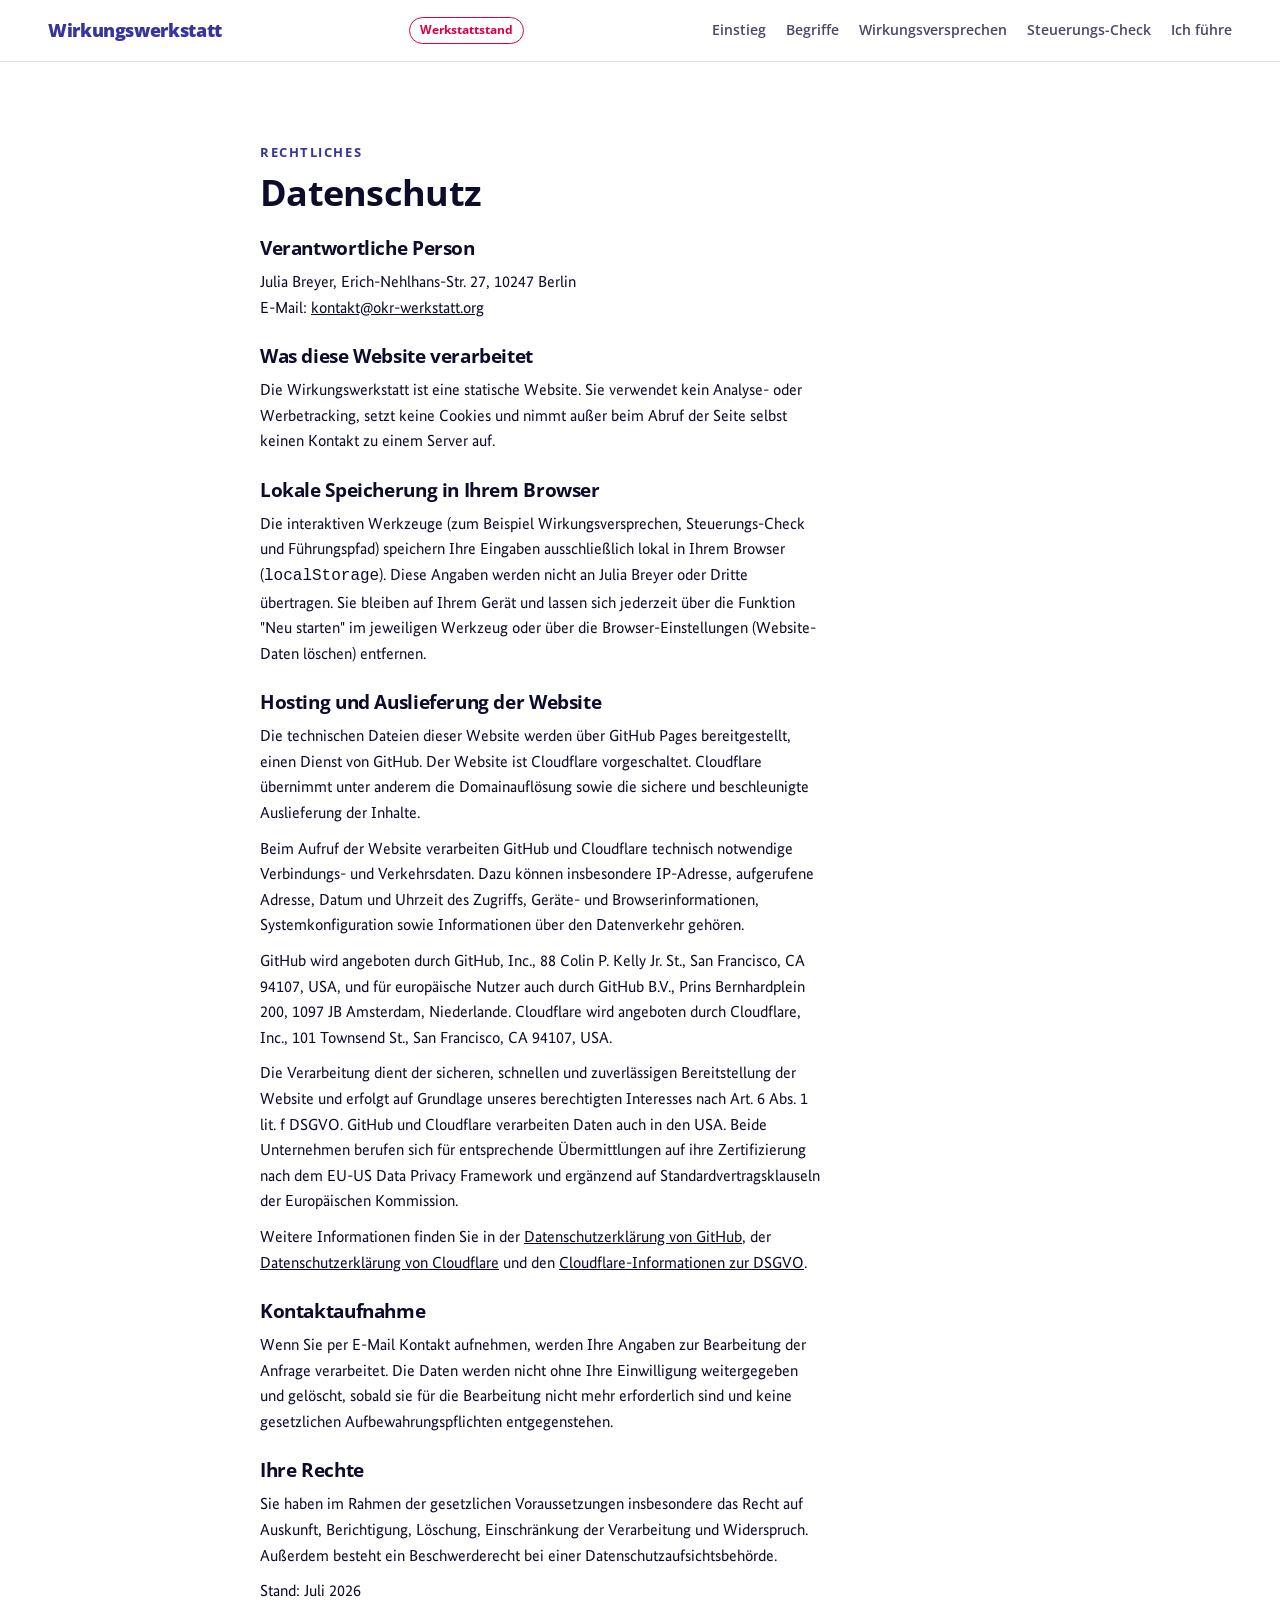
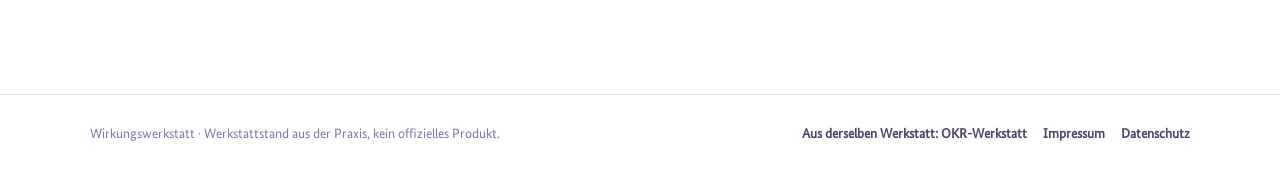
==== datenschutz.html @ 95464119 "Initial Wirkungswerkstatt site" ====
<!DOCTYPE html>
<html lang="de">
<head>
<meta charset="UTF-8">
<meta name="viewport" content="width=device-width, initial-scale=1.0">
<title>Datenschutz | Wirkungswerkstatt</title>
<meta name="description" content="Datenschutzhinweise der Wirkungswerkstatt.">
<link rel="stylesheet" href="shared/style.css">
</head>
<body>

<nav class="top">
  <a class="brand" href="index.html">Wirkungswerkstatt</a>
  <span class="badge">Werkstattstand</span>
  <div class="links">
    <a href="index.html#pfade">Einstieg</a>
    <a href="index.html#leiter">Begriffe</a>
    <a href="wirkungsversprechen.html">Wirkungsversprechen</a>
    <a href="steuerungs-check.html">Steuerungs-Check</a>
    <a href="fuehrungspfad.html">Ich führe</a>
  </div>
</nav>

<main class="page">

<section>
  <div class="wrap-narrow prose">
    <div class="sec-kicker">Rechtliches</div>
    <h2>Datenschutz</h2>

    <h3>Verantwortliche Person</h3>
    <p>Julia Breyer, Erich-Nehlhans-Str. 27, 10247 Berlin<br>
    E-Mail: <a href="mailto:kontakt@okr-werkstatt.org">kontakt@okr-werkstatt.org</a> <!-- PRÜFEN: Kontaktadresse stammt von der OKR-Werkstatt-Domain, ggf. eigene Adresse für die Wirkungswerkstatt ergänzen --></p>

    <h3>Was diese Website verarbeitet</h3>
    <p>Die Wirkungswerkstatt ist eine statische Website. Sie verwendet kein Analyse- oder Werbetracking, setzt keine Cookies und nimmt außer beim Abruf der Seite selbst keinen Kontakt zu einem Server auf.</p>

    <h3>Lokale Speicherung in Ihrem Browser</h3>
    <p>Die interaktiven Werkzeuge (zum Beispiel Wirkungsversprechen, Steuerungs-Check und Führungspfad) speichern Ihre Eingaben ausschließlich lokal in Ihrem Browser (<code>localStorage</code>). Diese Angaben werden nicht an Julia Breyer oder Dritte übertragen. Sie bleiben auf Ihrem Gerät und lassen sich jederzeit über die Funktion "Neu starten" im jeweiligen Werkzeug oder über die Browser-Einstellungen (Website-Daten löschen) entfernen.</p>

    <h3>Hosting und Auslieferung der Website</h3>
    <p>Die technischen Dateien dieser Website werden über GitHub Pages bereitgestellt, einen Dienst von GitHub. Der Website ist Cloudflare vorgeschaltet. Cloudflare übernimmt unter anderem die Domainauflösung sowie die sichere und beschleunigte Auslieferung der Inhalte.</p>
    <p>Beim Aufruf der Website verarbeiten GitHub und Cloudflare technisch notwendige Verbindungs- und Verkehrsdaten. Dazu können insbesondere IP-Adresse, aufgerufene Adresse, Datum und Uhrzeit des Zugriffs, Geräte- und Browserinformationen, Systemkonfiguration sowie Informationen über den Datenverkehr gehören.</p>
    <p>GitHub wird angeboten durch GitHub, Inc., 88 Colin P. Kelly Jr. St., San Francisco, CA 94107, USA, und für europäische Nutzer auch durch GitHub B.V., Prins Bernhardplein 200, 1097 JB Amsterdam, Niederlande. Cloudflare wird angeboten durch Cloudflare, Inc., 101 Townsend St., San Francisco, CA 94107, USA.</p>
    <p>Die Verarbeitung dient der sicheren, schnellen und zuverlässigen Bereitstellung der Website und erfolgt auf Grundlage unseres berechtigten Interesses nach Art. 6 Abs. 1 lit. f DSGVO. GitHub und Cloudflare verarbeiten Daten auch in den USA. Beide Unternehmen berufen sich für entsprechende Übermittlungen auf ihre Zertifizierung nach dem EU-US Data Privacy Framework und ergänzend auf Standardvertragsklauseln der Europäischen Kommission.</p>
    <p>Weitere Informationen finden Sie in der <a href="https://docs.github.com/de/site-policy/privacy-policies/github-general-privacy-statement" target="_blank" rel="noopener">Datenschutzerklärung von GitHub</a>, der <a href="https://www.cloudflare.com/privacypolicy/" target="_blank" rel="noopener">Datenschutzerklärung von Cloudflare</a> und den <a href="https://www.cloudflare.com/trust-hub/gdpr/" target="_blank" rel="noopener">Cloudflare-Informationen zur DSGVO</a>.</p>

    <h3>Kontaktaufnahme</h3>
    <p>Wenn Sie per E-Mail Kontakt aufnehmen, werden Ihre Angaben zur Bearbeitung der Anfrage verarbeitet. Die Daten werden nicht ohne Ihre Einwilligung weitergegeben und gelöscht, sobald sie für die Bearbeitung nicht mehr erforderlich sind und keine gesetzlichen Aufbewahrungspflichten entgegenstehen.</p>

    <h3>Ihre Rechte</h3>
    <p>Sie haben im Rahmen der gesetzlichen Voraussetzungen insbesondere das Recht auf Auskunft, Berichtigung, Löschung, Einschränkung der Verarbeitung und Widerspruch. Außerdem besteht ein Beschwerderecht bei einer Datenschutzaufsichtsbehörde.</p>

    <p>Stand: Juli 2026</p>
  </div>
</section>

</main>

<footer class="site">
  <div class="inner">
    <div>Wirkungswerkstatt · Werkstattstand aus der Praxis, kein offizielles Produkt.</div>
    <div class="flinks">
      <a href="https://www.okr-werkstatt.org" target="_blank" rel="noopener">Aus derselben Werkstatt: OKR-Werkstatt</a>
      <a href="impressum.html">Impressum</a>
      <a href="datenschutz.html">Datenschutz</a>
    </div>
  </div>
</footer>

</body>
</html>
---- shared/style.css ----
/* ============================================================
   Wirkungswerkstatt: gemeinsames Stylesheet (v1.0)
   Design-Familie der OKR-Werkstatt, ohne Chevron-Motiv.

   Seitengerüst für neue Seiten:
   <link rel="stylesheet" href="shared/style.css">
   <nav class="top"> Brand links, Links rechts, Badge </nav>
   <main class="page"> Inhalt in <section> Blöcken </main>
   <footer class="site"> Werkstattstand + Impressum/Datenschutz </footer>
   ============================================================ */

@font-face {
  font-family: 'BundesSans';
  src: url('../assets/fonts/BundesSans-Web-Regular.woff2') format('woff2'),
       url('../assets/fonts/BundesSans-Web-Regular.woff') format('woff');
  font-weight: 400; font-style: normal; font-display: swap;
}
@font-face {
  font-family: 'BundesSans';
  src: url('../assets/fonts/BundesSans-Web-RegularItalic.woff2') format('woff2'),
       url('../assets/fonts/BundesSans-Web-RegularItalic.woff') format('woff');
  font-weight: 400; font-style: italic; font-display: swap;
}
@font-face {
  font-family: 'Open Sans';
  src: url('../assets/fonts/OpenSans-Variable.ttf') format('truetype');
  font-weight: 300 800; font-style: normal; font-display: swap;
}

:root {
  --blau: #36349D; --minze: #4DFFB0; --kirsche: #DB0045;
  --lavendel: #E3E6F2; --weiss: #FFFFFF; --dunkel: #0D0C2B;
  --blau-10: #EEEEF9; --blau-20: #C5C4EA; --blau-40: #8B89CF;
  --blau-60: #5957B4; --kirsche-10: #FCEEE3; --minze-20: #C9FFF0;
  --fg: var(--dunkel); --fg-2: #4A4869; --fg-muted: #7C7AA8;
  --line: rgba(54,52,157,0.15);
  --display: 'Open Sans', system-ui, sans-serif;
  --body: 'BundesSans', 'Open Sans', system-ui, sans-serif;
}

* { margin: 0; padding: 0; box-sizing: border-box; }
html { scroll-behavior: smooth; -webkit-font-smoothing: antialiased; }
body { font-family: var(--body); color: var(--fg); background: var(--weiss); line-height: 1.6; }
::selection { background: var(--minze); color: var(--dunkel); }
h1,h2,h3,h4 { font-family: var(--display); font-weight: 700; letter-spacing: -0.02em; line-height: 1.1; }
a { color: inherit; }

/* ---------- Navigation ---------- */
nav.top { display: flex; align-items: center; justify-content: space-between; gap: 14px; padding: 16px clamp(18px,4vw,48px); border-bottom: 1px solid var(--line); flex-wrap: wrap; background: var(--weiss); }
nav.top .brand { font-family: var(--display); font-weight: 800; font-size: 18px; letter-spacing: -0.02em; color: var(--blau); text-decoration: none; }
nav.top .badge { padding: 3px 10px; border: 1.5px solid var(--kirsche); color: var(--kirsche); border-radius: 999px; font-size: 11.5px; font-weight: 700; font-family: var(--display); white-space: nowrap; }
nav.top .links { display: flex; gap: 20px; font-family: var(--display); font-size: 14px; font-weight: 600; color: var(--fg-2); flex-wrap: wrap; }
nav.top .links a { text-decoration: none; }
nav.top .links a:hover, nav.top .links a.act { color: var(--blau); }

/* ---------- Seitenraster ---------- */
main.page { display: block; }
.wrap { width: min(1100px, 92vw); margin-inline: auto; }
.wrap-narrow { width: min(760px, 92vw); margin-inline: auto; }
section { padding: clamp(44px,6.5vw,80px) clamp(18px,4vw,48px); }
section.tint { background: var(--blau-10); }
.sec-kicker { font-family: var(--display); font-weight: 700; font-size: 13px; letter-spacing: 0.12em; text-transform: uppercase; color: var(--blau); margin-bottom: 10px; }
section h2 { font-size: clamp(25px,3.2vw,36px); margin-bottom: 14px; }
section h3 { font-size: 19px; margin: 26px 0 8px; }
p.lead { color: var(--fg-2); max-width: 64ch; font-size: 17px; }
.prose p { max-width: 70ch; margin: 10px 0; color: var(--fg); font-size: 16px; }
.prose ul, .prose ol { margin: 10px 0 10px 22px; max-width: 68ch; }
.prose li { margin-bottom: 8px; }

/* ---------- Hero (dunkel) ---------- */
header.hero { background: var(--dunkel); color: var(--weiss); padding: clamp(52px,8.5vw,104px) clamp(18px,4vw,48px); }
.hero .kicker { font-family: var(--display); font-weight: 700; font-size: 14px; letter-spacing: 0.12em; text-transform: uppercase; color: var(--minze); margin-bottom: 18px; }
.hero h1 { font-size: clamp(33px,5.2vw,60px); max-width: 18ch; }
.hero h1 .hl { color: var(--minze); }
.hero p.sub { margin-top: 22px; max-width: 56ch; font-size: clamp(16px,2vw,19px); color: var(--blau-20); }
.hero .ctas { margin-top: 34px; display: flex; gap: 14px; flex-wrap: wrap; }

/* ---------- Buttons ---------- */
.btn { font-family: var(--display); font-weight: 700; font-size: 15px; text-decoration: none; padding: 13px 22px; border-radius: 10px; display: inline-block; border: none; cursor: pointer; }
.btn.minze { background: var(--minze); color: var(--dunkel); }
.btn.minze:hover { background: var(--minze-20); }
.btn.blau { background: var(--blau); color: var(--weiss); }
.btn.blau:hover { background: var(--blau-60); }
.btn.ghost-dunkel { border: 1.5px solid var(--blau-60); color: var(--weiss); background: none; }
.btn.ghost-dunkel:hover { border-color: var(--minze); color: var(--minze); }
.btn.ghost { border: 1.5px solid var(--blau-20); color: var(--fg-2); background: none; }
.btn.ghost:hover { border-color: var(--blau); color: var(--blau); }

/* ---------- Karten & Pfade ---------- */
.cards { display: grid; grid-template-columns: repeat(auto-fit, minmax(240px, 1fr)); gap: 16px; margin-top: 30px; }
.pfad { border: 1px solid var(--line); border-radius: 14px; padding: 24px 22px; text-decoration: none; display: flex; flex-direction: column; gap: 10px; transition: border-color .2s, transform .2s; background: var(--weiss); }
a.pfad:hover { border-color: var(--blau); transform: translateY(-2px); }
.pfad .zeit { align-self: flex-start; font-family: var(--display); font-size: 12px; font-weight: 800; padding: 3px 9px; border-radius: 999px; background: var(--minze); color: var(--dunkel); }
.pfad .zeit.folgt { background: var(--lavendel); color: var(--fg-2); }
.pfad h3 { font-size: 18px; margin: 0; }
.pfad p { font-size: 14.5px; color: var(--fg-2); }
.pfad .go { margin-top: auto; font-family: var(--display); font-weight: 800; font-size: 14px; color: var(--blau); }
.pfad.folgt { opacity: 0.75; }
.card { background: var(--weiss); border: 1px solid var(--line); border-radius: 14px; padding: 20px; }

/* ---------- Hinweis- und Realitätscheck-Kästen ---------- */
.hint { background: var(--weiss); border-left: 4px solid var(--minze); border-radius: 0 10px 10px 0; padding: 14px 18px; font-size: 15px; color: var(--fg-2); margin: 18px 0; max-width: 70ch; }
.rcheck { background: var(--kirsche-10); border-left: 4px solid var(--kirsche); border-radius: 0 10px 10px 0; padding: 14px 18px; font-size: 15px; margin: 18px 0; max-width: 70ch; }
.rcheck b, .rcheck .rlabel { color: var(--kirsche); font-family: var(--display); font-size: 12px; letter-spacing: 0.09em; text-transform: uppercase; display: block; margin-bottom: 5px; }

/* ---------- Begriffsleiter ---------- */
.leiter { margin-top: 30px; display: grid; grid-template-columns: 34px 1fr; gap: 0 18px; max-width: 800px; }
.leiter .dim { grid-column: 1; grid-row: 1 / span 2; writing-mode: vertical-rl; transform: rotate(180deg); text-align: center; font-family: var(--display); font-weight: 800; font-size: 12.5px; letter-spacing: 0.14em; text-transform: uppercase; color: var(--blau); border-right: 3px solid var(--blau); padding-right: 6px; margin: 4px 0; }
.leiter .dim.zwei { grid-row: 3 / span 2; color: var(--fg-muted); border-right-color: var(--blau-20); }
.leiter details.sprosse { grid-column: 2; background: var(--weiss); border: 1px solid var(--line); border-radius: 12px; margin: 4px 0; transition: border-color .2s; }
.leiter details.sprosse:hover { border-color: var(--blau); }
.leiter .sprosse summary { padding: 16px 20px; display: flex; align-items: baseline; gap: 16px; flex-wrap: wrap; cursor: pointer; list-style: none; }
.leiter .sprosse summary::-webkit-details-marker { display: none; }
.leiter .sprosse summary b { font-family: var(--display); font-size: 17px; min-width: 220px; }
.leiter .sprosse summary span { color: var(--fg-2); font-size: 15px; }
.leiter .sprosse summary em { margin-left: auto; font-style: normal; font-size: 12.5px; color: var(--fg-muted); font-family: var(--display); font-weight: 700; }
.leiter .sprosse summary::after { content: '+'; font-family: var(--display); font-weight: 800; font-size: 17px; color: var(--blau); line-height: 1; flex-shrink: 0; }
.leiter .sprosse[open] summary::after { content: '\2212'; }
.leiter .sprosse .mehr { padding: 0 20px 16px; font-size: 14.5px; color: var(--fg-2); max-width: 68ch; }
.leiter .sprosse .mehr p { margin: 0 0 10px; }
.leiter .sprosse .mehr .bsp { background: var(--blau-10); border-radius: 8px; padding: 10px 14px; margin-bottom: 0; }
.leiter .sprosse .mehr .bsp b { display: block; font-family: var(--display); font-size: 11.5px; letter-spacing: 0.09em; text-transform: uppercase; color: var(--blau); margin-bottom: 3px; }

/* ---------- Tabellen ---------- */
table.ww { width: 100%; border-collapse: collapse; margin: 14px 0; font-size: 15px; }
table.ww th { font-family: var(--display); font-size: 13px; text-align: left; padding: 10px 12px; border-bottom: 2px solid var(--blau); color: var(--blau); }
table.ww td { padding: 10px 12px; border-bottom: 1px solid var(--line); vertical-align: top; }

/* ---------- Vorher/Nachher ---------- */
.vn { display: grid; grid-template-columns: 1fr 1fr; gap: 18px; margin-top: 26px; }
@media (max-width: 860px) { .vn { grid-template-columns: 1fr; } }
.vn .col { border: 1px solid var(--line); border-radius: 14px; padding: 22px; background: var(--weiss); }
.vn .col.nachher { border-color: var(--blau); box-shadow: 0 14px 34px rgba(13,12,43,0.07); }
.vn .collabel { font-family: var(--display); font-weight: 800; font-size: 12.5px; letter-spacing: 0.1em; text-transform: uppercase; margin-bottom: 12px; }
.vn .vorher .collabel { color: var(--fg-muted); }
.vn .nachher .collabel { color: var(--blau); }
.vn p, .vn li { font-size: 14.5px; color: var(--fg-2); }
.vn b { color: var(--fg); }
.vn ol, .vn ul { margin: 8px 0 8px 18px; }

/* ---------- Footer ---------- */
footer.site { border-top: 1px solid var(--line); padding: 28px clamp(18px,4vw,48px); color: var(--fg-muted); font-size: 13.5px; }
footer.site .inner { width: min(1100px,92vw); margin-inline: auto; display: flex; justify-content: space-between; gap: 18px; flex-wrap: wrap; }
footer.site a { color: var(--fg-2); font-weight: 600; text-decoration: none; }
footer.site a:hover { color: var(--blau); }
footer.site .flinks { display: flex; gap: 16px; flex-wrap: wrap; }

@media (max-width: 700px) {
  nav.top .links { width: 100%; justify-content: flex-start; gap: 14px; }
}
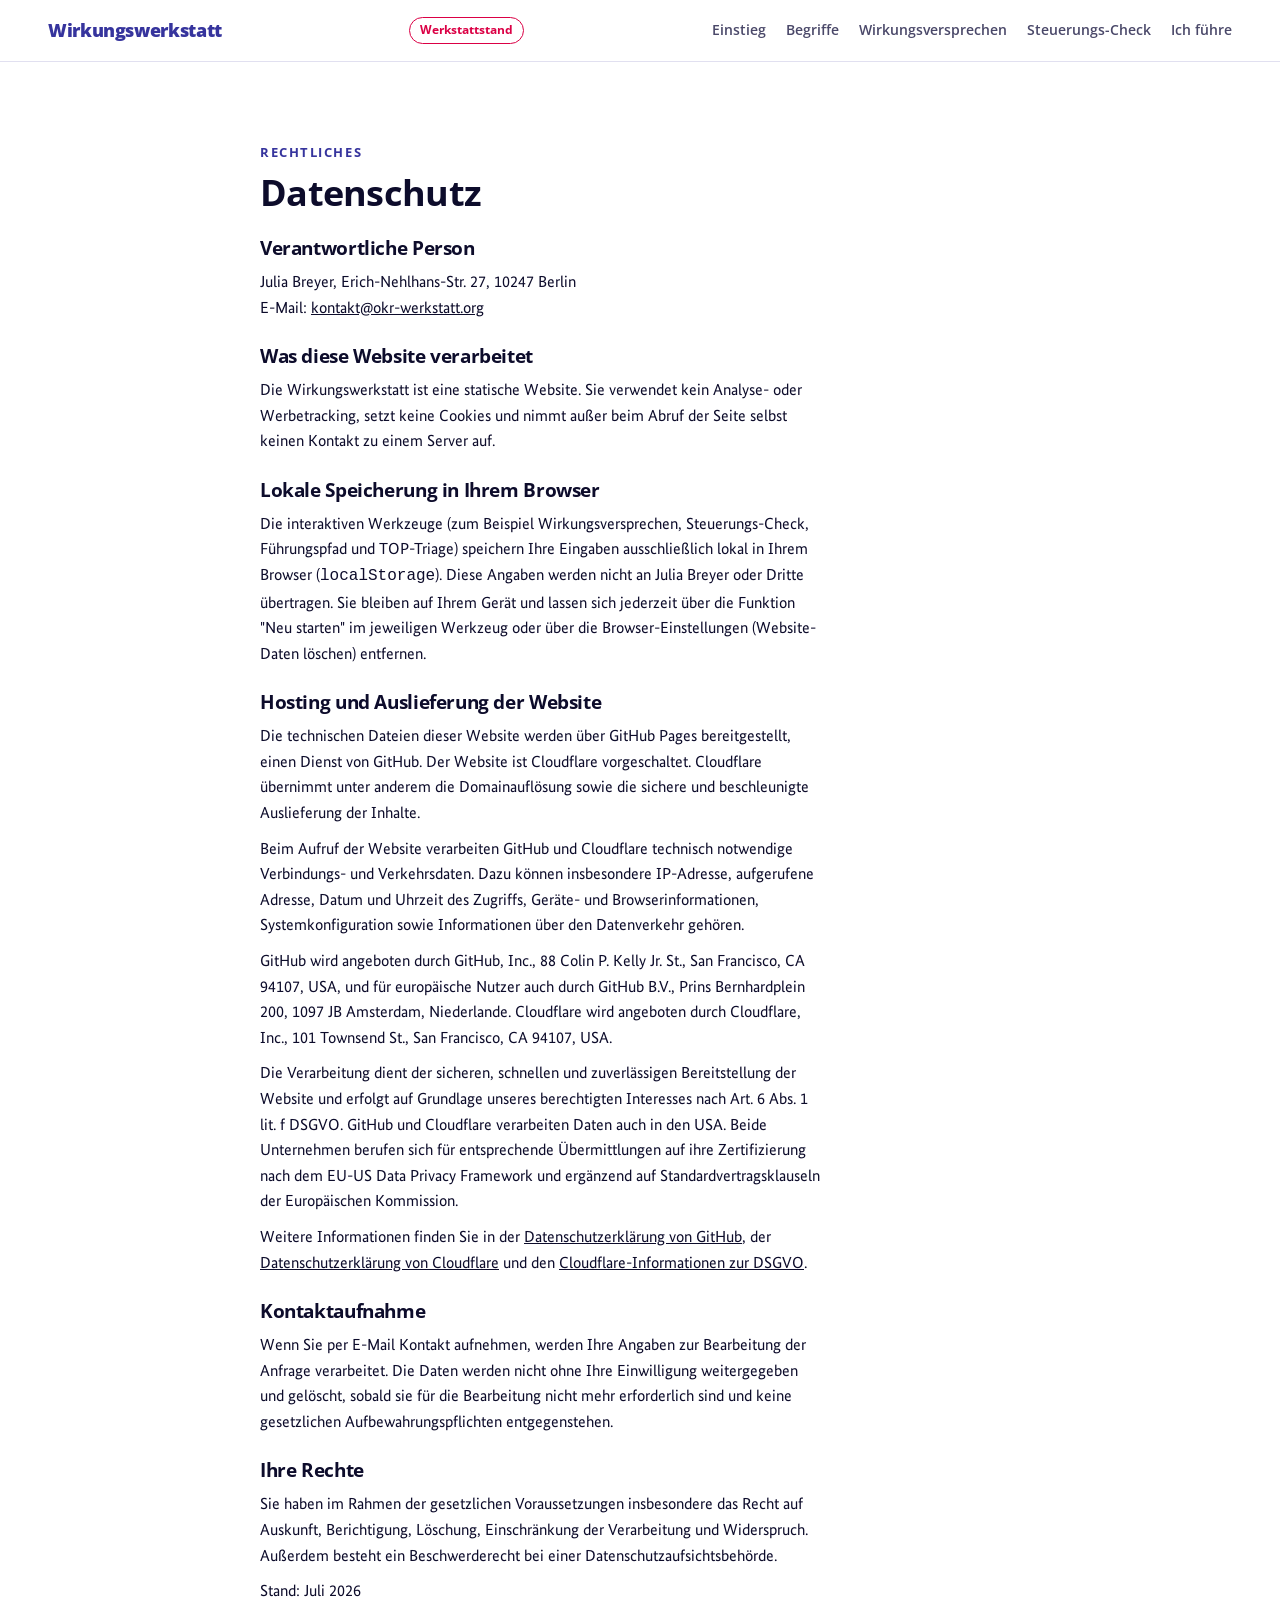
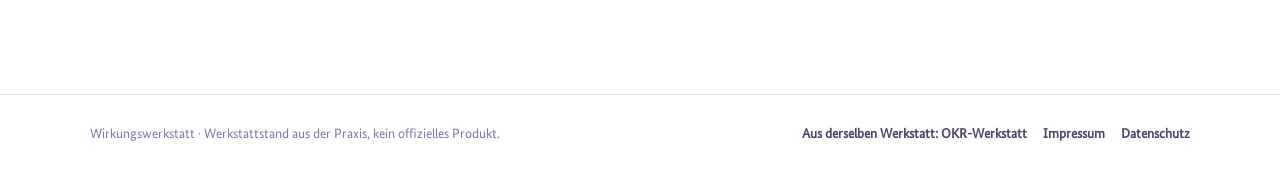
==== commit 15f952aa: "Add TOP-Triage agenda tool" ====
--- a/datenschutz.html
+++ b/datenschutz.html
@@ -36,7 +36,7 @@
     <p>Die Wirkungswerkstatt ist eine statische Website. Sie verwendet kein Analyse- oder Werbetracking, setzt keine Cookies und nimmt außer beim Abruf der Seite selbst keinen Kontakt zu einem Server auf.</p>
 
     <h3>Lokale Speicherung in Ihrem Browser</h3>
-    <p>Die interaktiven Werkzeuge (zum Beispiel Wirkungsversprechen, Steuerungs-Check und Führungspfad) speichern Ihre Eingaben ausschließlich lokal in Ihrem Browser (<code>localStorage</code>). Diese Angaben werden nicht an Julia Breyer oder Dritte übertragen. Sie bleiben auf Ihrem Gerät und lassen sich jederzeit über die Funktion "Neu starten" im jeweiligen Werkzeug oder über die Browser-Einstellungen (Website-Daten löschen) entfernen.</p>
+    <p>Die interaktiven Werkzeuge (zum Beispiel Wirkungsversprechen, Steuerungs-Check, Führungspfad und TOP-Triage) speichern Ihre Eingaben ausschließlich lokal in Ihrem Browser (<code>localStorage</code>). Diese Angaben werden nicht an Julia Breyer oder Dritte übertragen. Sie bleiben auf Ihrem Gerät und lassen sich jederzeit über die Funktion "Neu starten" im jeweiligen Werkzeug oder über die Browser-Einstellungen (Website-Daten löschen) entfernen.</p>
 
     <h3>Hosting und Auslieferung der Website</h3>
     <p>Die technischen Dateien dieser Website werden über GitHub Pages bereitgestellt, einen Dienst von GitHub. Der Website ist Cloudflare vorgeschaltet. Cloudflare übernimmt unter anderem die Domainauflösung sowie die sichere und beschleunigte Auslieferung der Inhalte.</p>
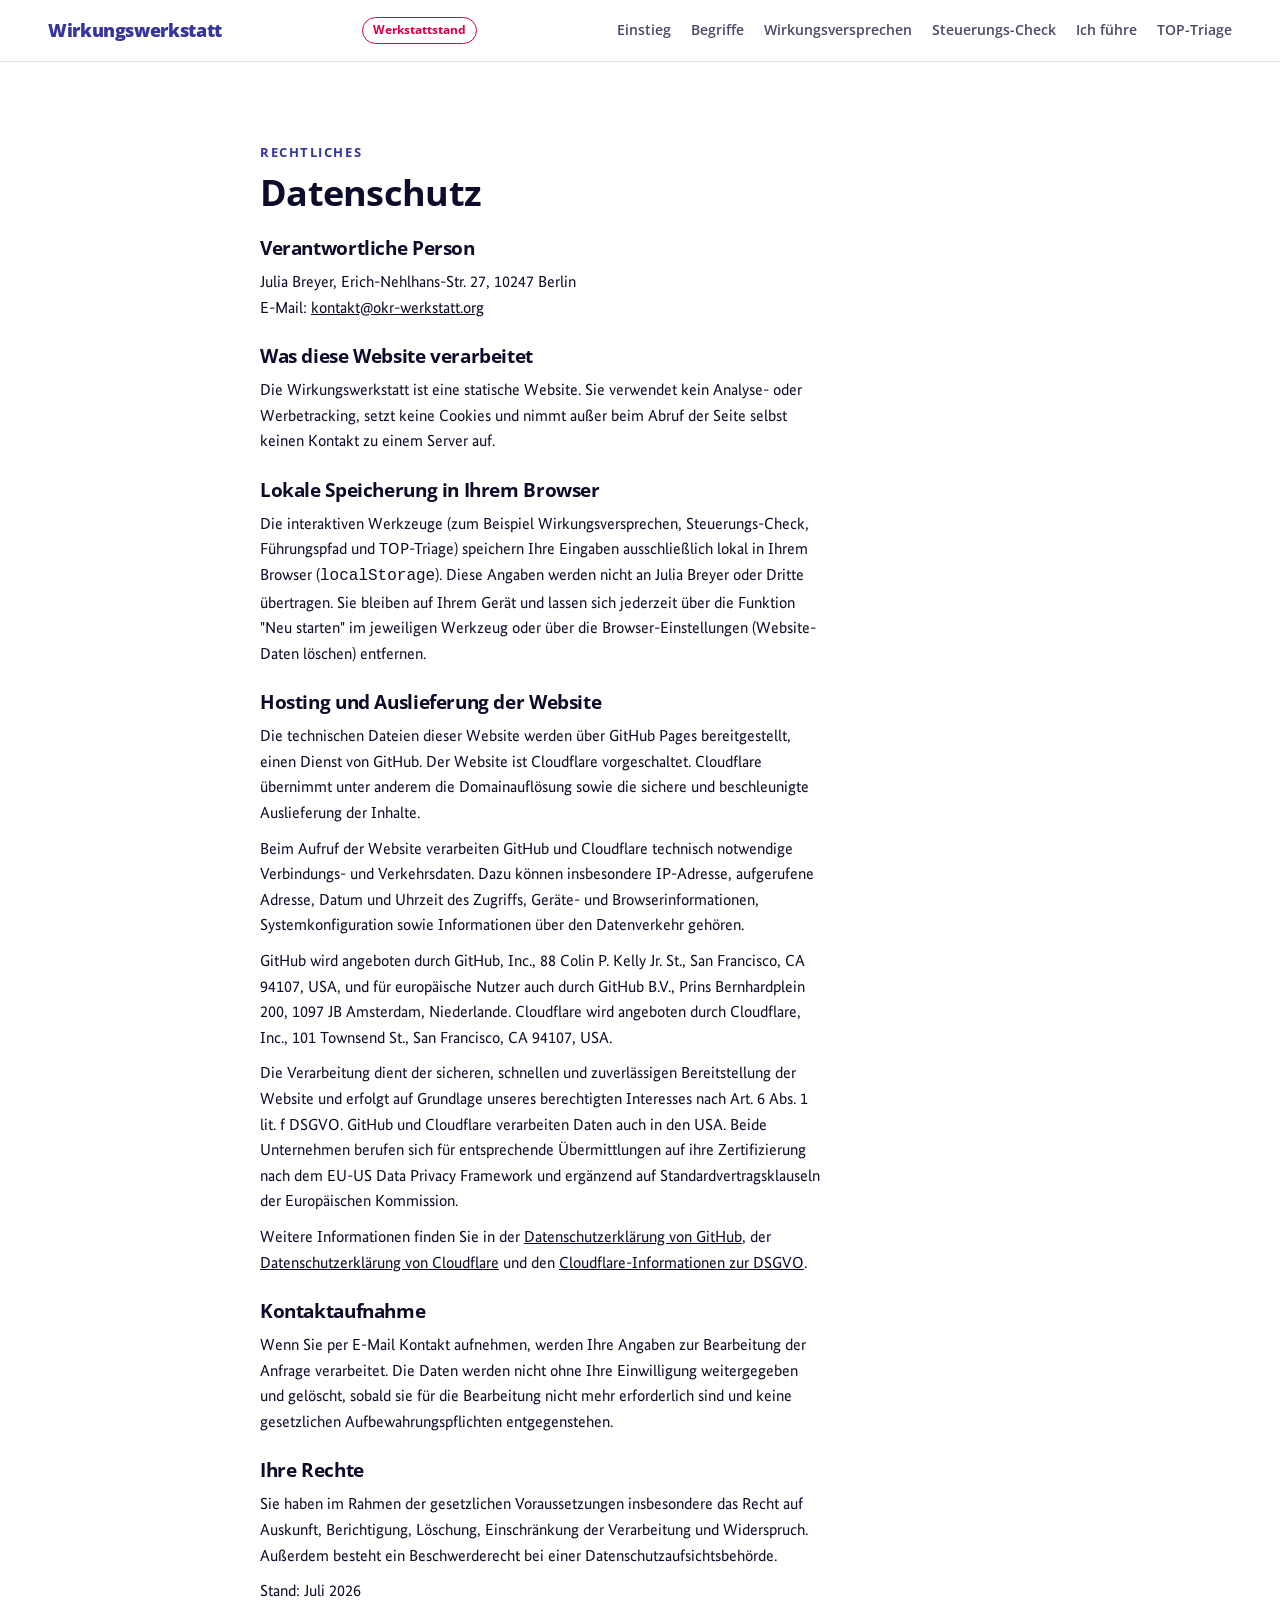
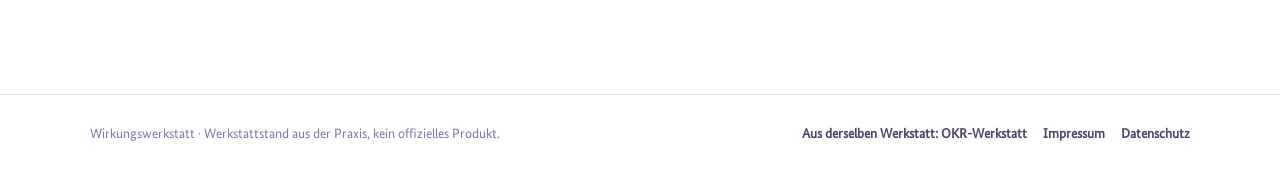
==== commit aa5e8243: "Surface TOP-Triage and refine agenda timing" ====
--- a/datenschutz.html
+++ b/datenschutz.html
@@ -18,6 +18,7 @@
     <a href="wirkungsversprechen.html">Wirkungsversprechen</a>
     <a href="steuerungs-check.html">Steuerungs-Check</a>
     <a href="fuehrungspfad.html">Ich führe</a>
+    <a href="top-triage.html">TOP-Triage</a>
   </div>
 </nav>
 
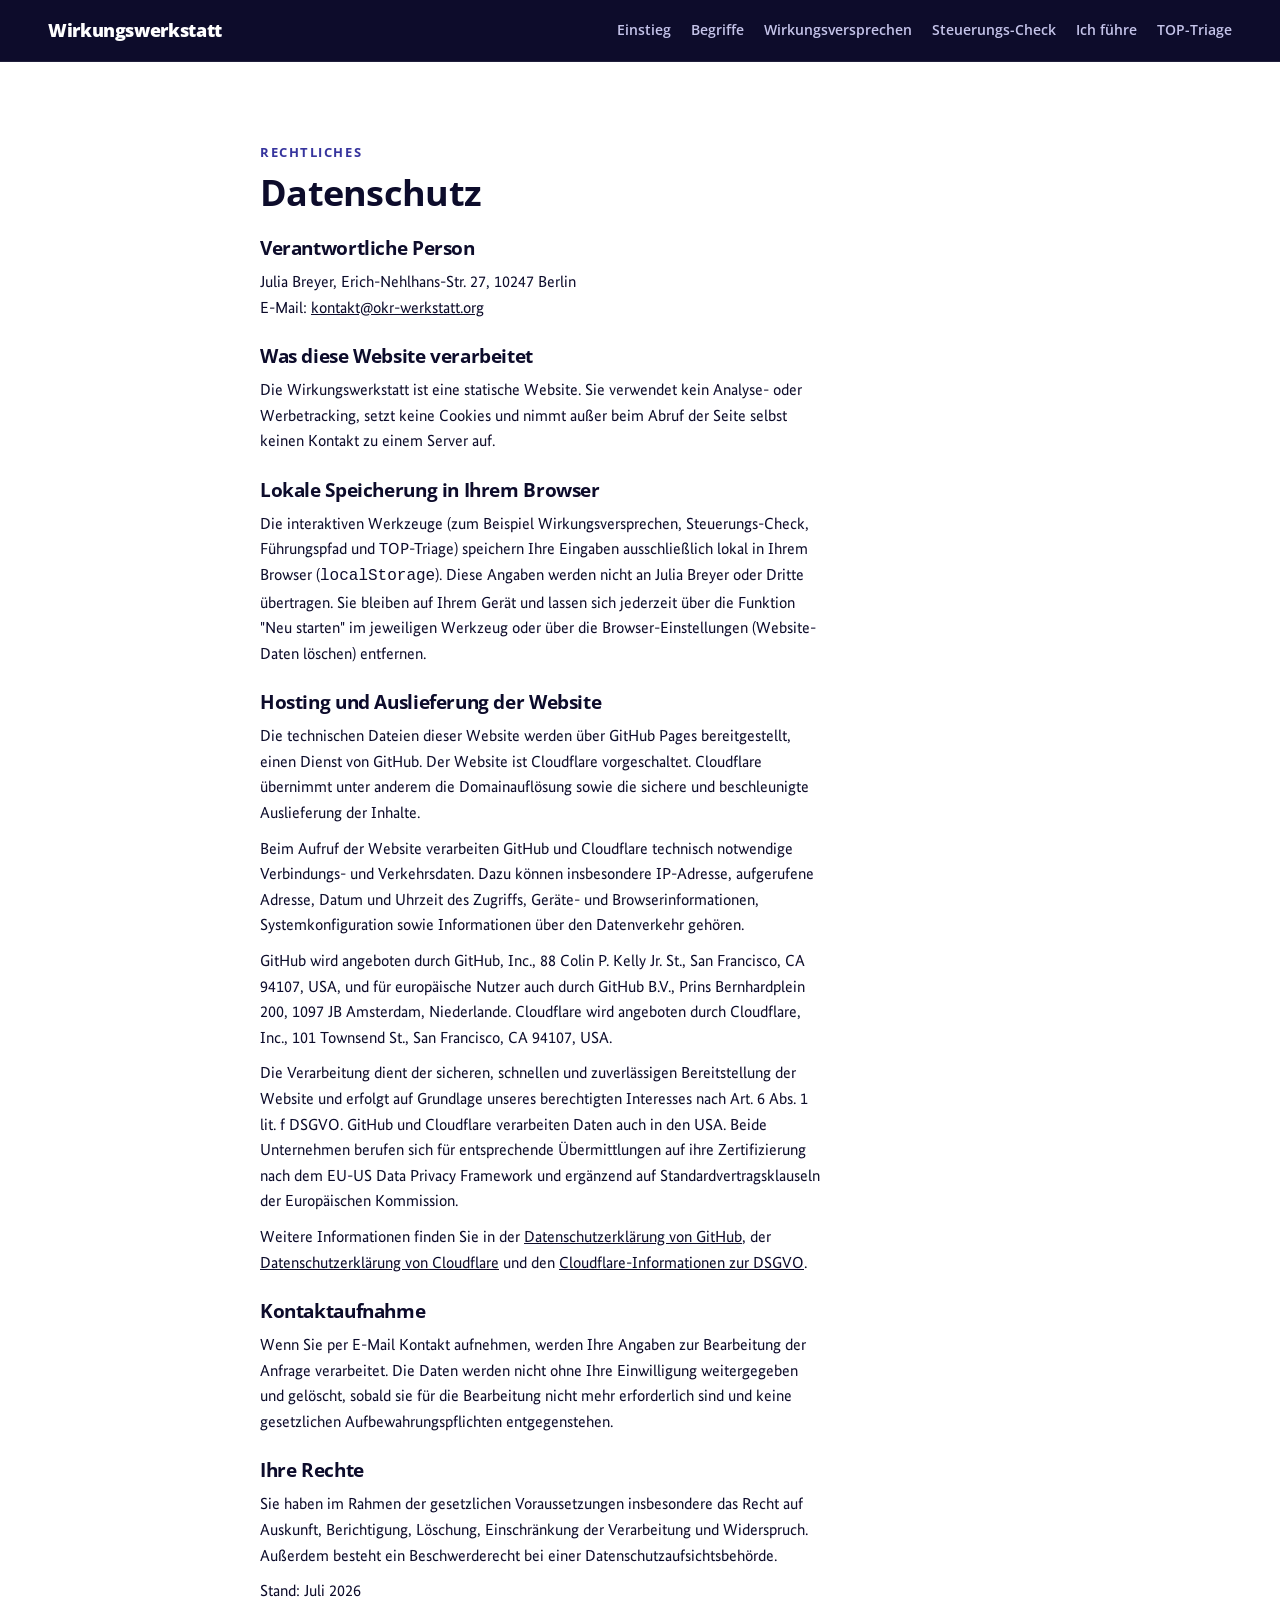
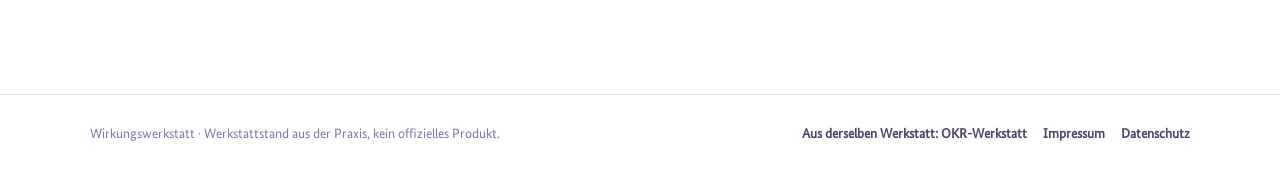
==== commit 44cb5b0d: "Add Wirkungssparring to Wirkungsversprechen" ====
--- a/datenschutz.html
+++ b/datenschutz.html
@@ -11,7 +11,6 @@
 
 <nav class="top">
   <a class="brand" href="index.html">Wirkungswerkstatt</a>
-  <span class="badge">Werkstattstand</span>
   <div class="links">
     <a href="index.html#pfade">Einstieg</a>
     <a href="index.html#leiter">Begriffe</a>
--- a/shared/style.css
+++ b/shared/style.css
@@ -45,13 +45,13 @@
 h1,h2,h3,h4 { font-family: var(--display); font-weight: 700; letter-spacing: -0.02em; line-height: 1.1; }
 a { color: inherit; }
 
-/* ---------- Navigation ---------- */
-nav.top { display: flex; align-items: center; justify-content: space-between; gap: 14px; padding: 16px clamp(18px,4vw,48px); border-bottom: 1px solid var(--line); flex-wrap: wrap; background: var(--weiss); }
-nav.top .brand { font-family: var(--display); font-weight: 800; font-size: 18px; letter-spacing: -0.02em; color: var(--blau); text-decoration: none; }
-nav.top .badge { padding: 3px 10px; border: 1.5px solid var(--kirsche); color: var(--kirsche); border-radius: 999px; font-size: 11.5px; font-weight: 700; font-family: var(--display); white-space: nowrap; }
-nav.top .links { display: flex; gap: 20px; font-family: var(--display); font-size: 14px; font-weight: 600; color: var(--fg-2); flex-wrap: wrap; }
-nav.top .links a { text-decoration: none; }
-nav.top .links a:hover, nav.top .links a.act { color: var(--blau); }
+/* ---------- Navigation (dunkel, auf allen Seiten) ---------- */
+nav.top { display: flex; align-items: center; justify-content: space-between; gap: 14px; padding: 16px clamp(18px,4vw,48px); background: var(--dunkel); border-bottom: 1px solid rgba(255,255,255,0.08); flex-wrap: wrap; }
+nav.top .brand { font-family: var(--display); font-weight: 800; font-size: 18px; letter-spacing: -0.02em; color: var(--weiss); text-decoration: none; }
+nav.top .brand:hover { color: var(--minze); }
+nav.top .links { display: flex; gap: 20px; font-family: var(--display); font-size: 14px; font-weight: 600; color: var(--blau-20); flex-wrap: wrap; }
+nav.top .links a { text-decoration: none; color: var(--blau-20); }
+nav.top .links a:hover, nav.top .links a.act { color: var(--minze); }
 
 /* ---------- Seitenraster ---------- */
 main.page { display: block; }
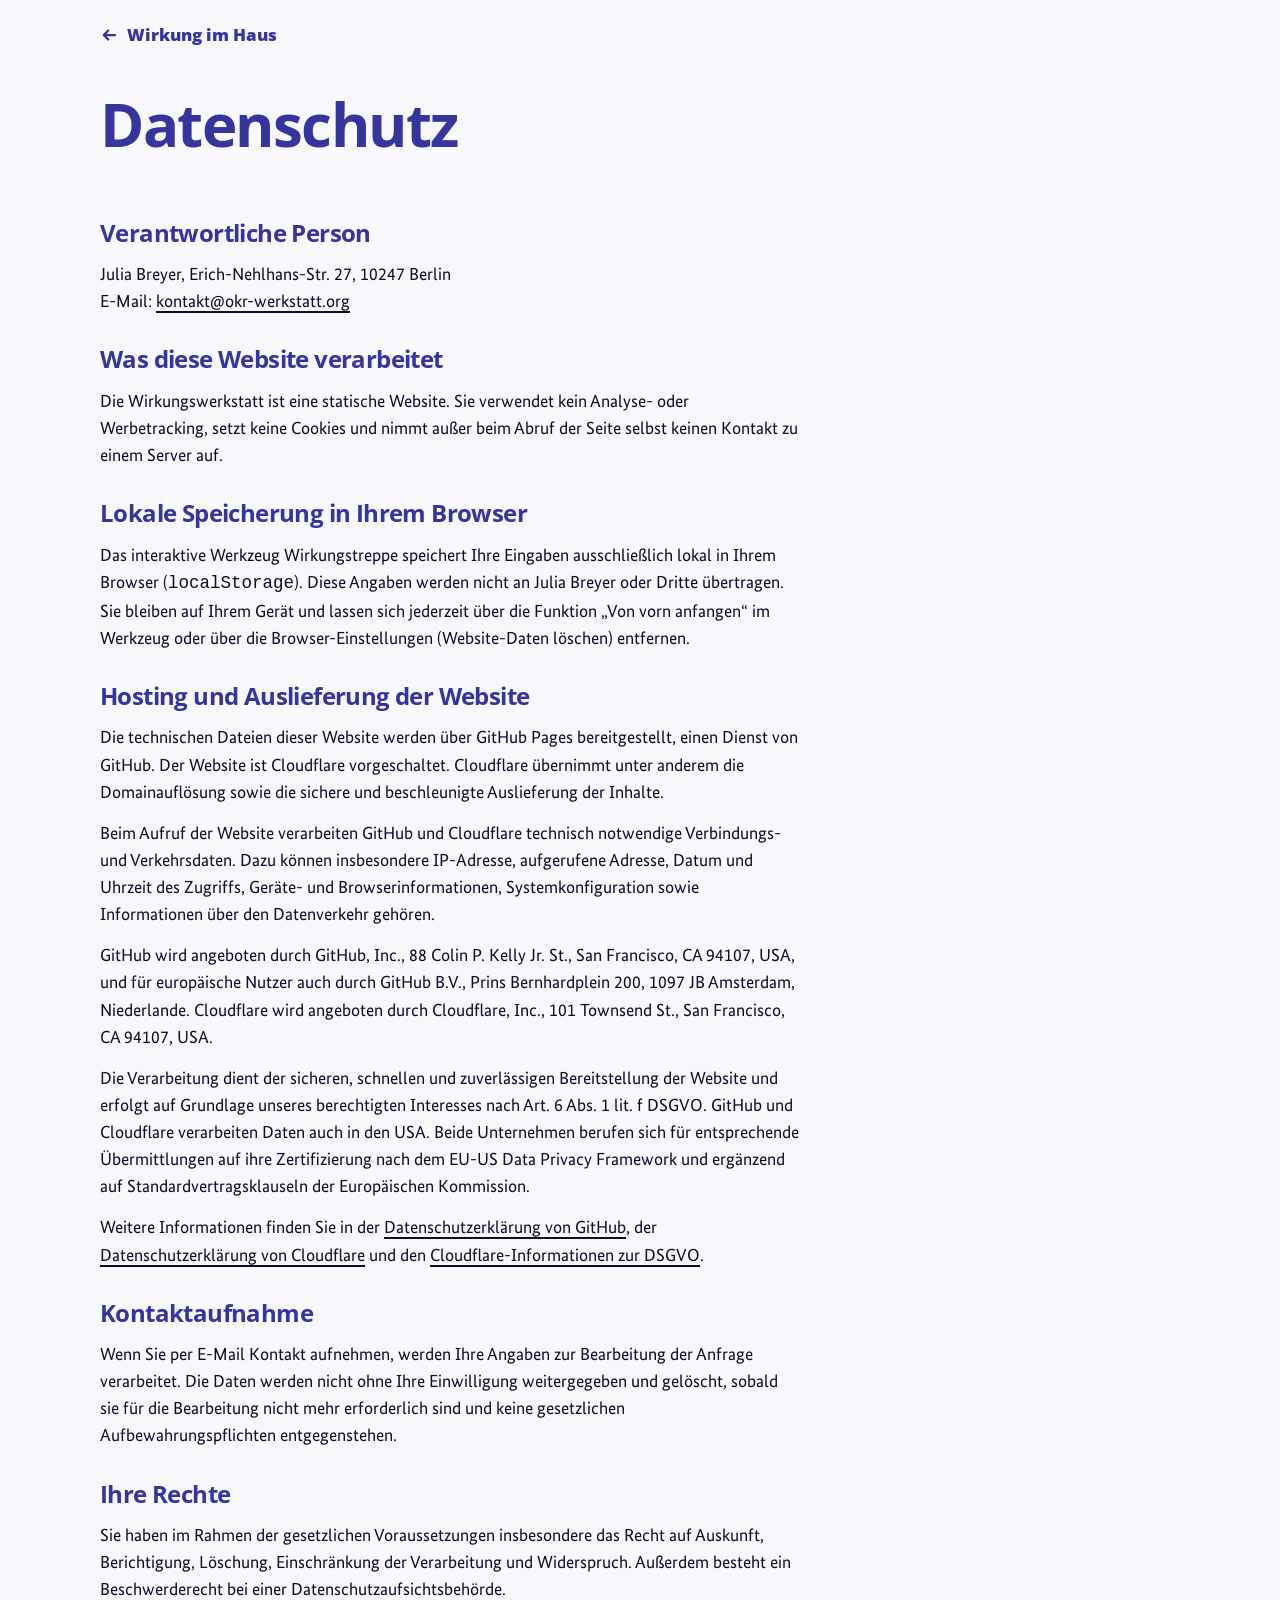
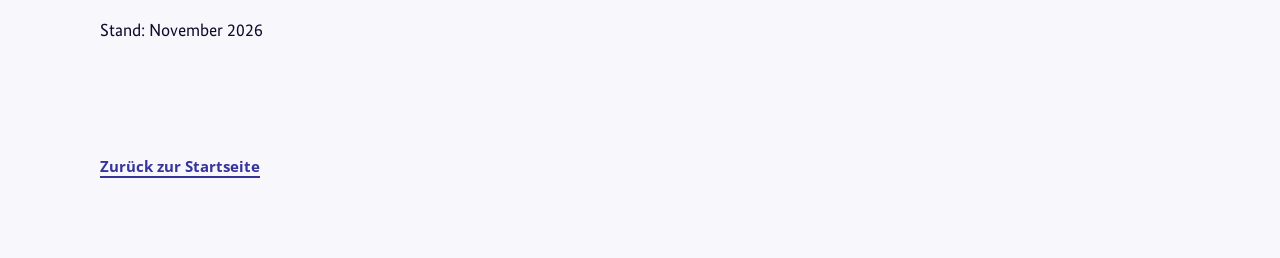
==== commit 53954324: "Stand 17.11.2026" ====
--- a/datenschutz.html
+++ b/datenschutz.html
@@ -2,71 +2,58 @@
 <html lang="de">
 <head>
 <meta charset="UTF-8">
+<meta name="robots" content="noindex">
 <meta name="viewport" content="width=device-width, initial-scale=1.0">
-<title>Datenschutz | Wirkungswerkstatt</title>
-<meta name="description" content="Datenschutzhinweise der Wirkungswerkstatt.">
-<link rel="stylesheet" href="shared/style.css">
+<title>Datenschutz</title>
+<link rel="stylesheet" href="gemeinsam.css">
+<link rel="stylesheet" href="unterseiten.css">
 </head>
 <body>
 
-<nav class="top">
-  <a class="brand" href="index.html">Wirkungswerkstatt</a>
-  <div class="links">
-    <a href="index.html#pfade">Einstieg</a>
-    <a href="index.html#leiter">Begriffe</a>
-    <a href="wirkungsversprechen.html">Wirkungsversprechen</a>
-    <a href="steuerungs-check.html">Steuerungs-Check</a>
-    <a href="fuehrungspfad.html">Ich führe</a>
-    <a href="top-triage.html">TOP-Triage</a>
-  </div>
-</nav>
+<div class="blatt">
 
-<main class="page">
+  <header class="top">
+    <a class="brand" href="./"><svg class="strich" viewBox="0 0 24 24" aria-hidden="true"><path d="M20 12H5M11 6l-6 6 6 6"/></svg>Wirkung im Haus</a>
+  </header>
 
-<section>
-  <div class="wrap-narrow prose">
-    <div class="sec-kicker">Rechtliches</div>
-    <h2>Datenschutz</h2>
-
-    <h3>Verantwortliche Person</h3>
-    <p>Julia Breyer, Erich-Nehlhans-Str. 27, 10247 Berlin<br>
-    E-Mail: <a href="mailto:kontakt@okr-werkstatt.org">kontakt@okr-werkstatt.org</a> <!-- PRÜFEN: Kontaktadresse stammt von der OKR-Werkstatt-Domain, ggf. eigene Adresse für die Wirkungswerkstatt ergänzen --></p>
-
-    <h3>Was diese Website verarbeitet</h3>
-    <p>Die Wirkungswerkstatt ist eine statische Website. Sie verwendet kein Analyse- oder Werbetracking, setzt keine Cookies und nimmt außer beim Abruf der Seite selbst keinen Kontakt zu einem Server auf.</p>
-
-    <h3>Lokale Speicherung in Ihrem Browser</h3>
-    <p>Die interaktiven Werkzeuge (zum Beispiel Wirkungsversprechen, Steuerungs-Check, Führungspfad und TOP-Triage) speichern Ihre Eingaben ausschließlich lokal in Ihrem Browser (<code>localStorage</code>). Diese Angaben werden nicht an Julia Breyer oder Dritte übertragen. Sie bleiben auf Ihrem Gerät und lassen sich jederzeit über die Funktion "Neu starten" im jeweiligen Werkzeug oder über die Browser-Einstellungen (Website-Daten löschen) entfernen.</p>
-
-    <h3>Hosting und Auslieferung der Website</h3>
-    <p>Die technischen Dateien dieser Website werden über GitHub Pages bereitgestellt, einen Dienst von GitHub. Der Website ist Cloudflare vorgeschaltet. Cloudflare übernimmt unter anderem die Domainauflösung sowie die sichere und beschleunigte Auslieferung der Inhalte.</p>
-    <p>Beim Aufruf der Website verarbeiten GitHub und Cloudflare technisch notwendige Verbindungs- und Verkehrsdaten. Dazu können insbesondere IP-Adresse, aufgerufene Adresse, Datum und Uhrzeit des Zugriffs, Geräte- und Browserinformationen, Systemkonfiguration sowie Informationen über den Datenverkehr gehören.</p>
-    <p>GitHub wird angeboten durch GitHub, Inc., 88 Colin P. Kelly Jr. St., San Francisco, CA 94107, USA, und für europäische Nutzer auch durch GitHub B.V., Prins Bernhardplein 200, 1097 JB Amsterdam, Niederlande. Cloudflare wird angeboten durch Cloudflare, Inc., 101 Townsend St., San Francisco, CA 94107, USA.</p>
-    <p>Die Verarbeitung dient der sicheren, schnellen und zuverlässigen Bereitstellung der Website und erfolgt auf Grundlage unseres berechtigten Interesses nach Art. 6 Abs. 1 lit. f DSGVO. GitHub und Cloudflare verarbeiten Daten auch in den USA. Beide Unternehmen berufen sich für entsprechende Übermittlungen auf ihre Zertifizierung nach dem EU-US Data Privacy Framework und ergänzend auf Standardvertragsklauseln der Europäischen Kommission.</p>
-    <p>Weitere Informationen finden Sie in der <a href="https://docs.github.com/de/site-policy/privacy-policies/github-general-privacy-statement" target="_blank" rel="noopener">Datenschutzerklärung von GitHub</a>, der <a href="https://www.cloudflare.com/privacypolicy/" target="_blank" rel="noopener">Datenschutzerklärung von Cloudflare</a> und den <a href="https://www.cloudflare.com/trust-hub/gdpr/" target="_blank" rel="noopener">Cloudflare-Informationen zur DSGVO</a>.</p>
-
-    <h3>Kontaktaufnahme</h3>
-    <p>Wenn Sie per E-Mail Kontakt aufnehmen, werden Ihre Angaben zur Bearbeitung der Anfrage verarbeitet. Die Daten werden nicht ohne Ihre Einwilligung weitergegeben und gelöscht, sobald sie für die Bearbeitung nicht mehr erforderlich sind und keine gesetzlichen Aufbewahrungspflichten entgegenstehen.</p>
-
-    <h3>Ihre Rechte</h3>
-    <p>Sie haben im Rahmen der gesetzlichen Voraussetzungen insbesondere das Recht auf Auskunft, Berichtigung, Löschung, Einschränkung der Verarbeitung und Widerspruch. Außerdem besteht ein Beschwerderecht bei einer Datenschutzaufsichtsbehörde.</p>
-
-    <p>Stand: Juli 2026</p>
-  </div>
-</section>
-
-</main>
-
-<footer class="site">
-  <div class="inner">
-    <div>Wirkungswerkstatt · Werkstattstand aus der Praxis, kein offizielles Produkt.</div>
-    <div class="flinks">
-      <a href="https://www.okr-werkstatt.org" target="_blank" rel="noopener">Aus derselben Werkstatt: OKR-Werkstatt</a>
-      <a href="impressum.html">Impressum</a>
-      <a href="datenschutz.html">Datenschutz</a>
+  <div class="hero">
+    <div>
+      <h1>Datenschutz</h1>
     </div>
   </div>
-</footer>
 
+  <main>
+    <section class="recht">
+      <h2>Verantwortliche Person</h2>
+      <p class="absatz">Julia Breyer, Erich-Nehlhans-Str. 27, 10247 Berlin<br>E-Mail: <a href="mailto:kontakt@okr-werkstatt.org">kontakt@okr-werkstatt.org</a></p>
+
+      <h2>Was diese Website verarbeitet</h2>
+      <p class="absatz">Die Wirkungswerkstatt ist eine statische Website. Sie verwendet kein Analyse- oder Werbetracking, setzt keine Cookies und nimmt außer beim Abruf der Seite selbst keinen Kontakt zu einem Server auf.</p>
+
+      <h2>Lokale Speicherung in Ihrem Browser</h2>
+      <p class="absatz">Das interaktive Werkzeug Wirkungstreppe speichert Ihre Eingaben ausschließlich lokal in Ihrem Browser (<code>localStorage</code>). Diese Angaben werden nicht an Julia Breyer oder Dritte übertragen. Sie bleiben auf Ihrem Gerät und lassen sich jederzeit über die Funktion „Von vorn anfangen“ im Werkzeug oder über die Browser-Einstellungen (Website-Daten löschen) entfernen.</p>
+
+      <h2>Hosting und Auslieferung der Website</h2>
+      <p class="absatz">Die technischen Dateien dieser Website werden über GitHub Pages bereitgestellt, einen Dienst von GitHub. Der Website ist Cloudflare vorgeschaltet. Cloudflare übernimmt unter anderem die Domainauflösung sowie die sichere und beschleunigte Auslieferung der Inhalte.</p>
+      <p class="absatz">Beim Aufruf der Website verarbeiten GitHub und Cloudflare technisch notwendige Verbindungs- und Verkehrsdaten. Dazu können insbesondere IP-Adresse, aufgerufene Adresse, Datum und Uhrzeit des Zugriffs, Geräte- und Browserinformationen, Systemkonfiguration sowie Informationen über den Datenverkehr gehören.</p>
+      <p class="absatz">GitHub wird angeboten durch GitHub, Inc., 88 Colin P. Kelly Jr. St., San Francisco, CA 94107, USA, und für europäische Nutzer auch durch GitHub B.V., Prins Bernhardplein 200, 1097 JB Amsterdam, Niederlande. Cloudflare wird angeboten durch Cloudflare, Inc., 101 Townsend St., San Francisco, CA 94107, USA.</p>
+      <p class="absatz">Die Verarbeitung dient der sicheren, schnellen und zuverlässigen Bereitstellung der Website und erfolgt auf Grundlage unseres berechtigten Interesses nach Art. 6 Abs. 1 lit. f DSGVO. GitHub und Cloudflare verarbeiten Daten auch in den USA. Beide Unternehmen berufen sich für entsprechende Übermittlungen auf ihre Zertifizierung nach dem EU-US Data Privacy Framework und ergänzend auf Standardvertragsklauseln der Europäischen Kommission.</p>
+      <p class="absatz">Weitere Informationen finden Sie in der <a href="https://docs.github.com/de/site-policy/privacy-policies/github-general-privacy-statement" target="_blank" rel="noopener">Datenschutzerklärung von GitHub</a>, der <a href="https://www.cloudflare.com/privacypolicy/" target="_blank" rel="noopener">Datenschutzerklärung von Cloudflare</a> und den <a href="https://www.cloudflare.com/trust-hub/gdpr/" target="_blank" rel="noopener">Cloudflare-Informationen zur DSGVO</a>.</p>
+
+      <h2>Kontaktaufnahme</h2>
+      <p class="absatz">Wenn Sie per E-Mail Kontakt aufnehmen, werden Ihre Angaben zur Bearbeitung der Anfrage verarbeitet. Die Daten werden nicht ohne Ihre Einwilligung weitergegeben und gelöscht, sobald sie für die Bearbeitung nicht mehr erforderlich sind und keine gesetzlichen Aufbewahrungspflichten entgegenstehen.</p>
+
+      <h2>Ihre Rechte</h2>
+      <p class="absatz">Sie haben im Rahmen der gesetzlichen Voraussetzungen insbesondere das Recht auf Auskunft, Berichtigung, Löschung, Einschränkung der Verarbeitung und Widerspruch. Außerdem besteht ein Beschwerderecht bei einer Datenschutzaufsichtsbehörde.</p>
+
+      <p class="absatz">Stand: November 2026</p>
+    </section>
+  </main>
+
+  <div class="weiter-zone">
+    <a class="start-link" href="./">Zurück zur Startseite</a>
+  </div>
+
+</div>
 </body>
 </html>
--- a/gemeinsam.css
+++ b/gemeinsam.css
@@ -0,0 +1,43 @@
+@font-face {
+  font-family: 'Open Sans';
+  src: url('assets/fonts/OpenSans-Variable.ttf') format('truetype');
+  font-weight: 300 800; font-style: normal; font-display: swap;
+}
+@font-face {
+  font-family: 'BundesSans';
+  src: url('assets/fonts/BundesSans-Web-Regular.woff2') format('woff2');
+  font-weight: 400; font-style: normal; font-display: swap;
+}
+@font-face {
+  font-family: 'BundesSans';
+  src: url('assets/fonts/BundesSans-Web-RegularItalic.woff2') format('woff2');
+  font-weight: 400; font-style: italic; font-display: swap;
+}
+
+:root {
+  --blau: #36349D; --minze: #4DFFB0; --kirsche: #DB0045; --kirsche-text: #C4003F;
+  --lavendel: #E3E6F2; --weiss: #FFFFFF; --dunkel: #0D0C2B;
+  --grund: #F7F7FC; --blau-10: #EEEEF9; --blau-20: #C5C4EA; --blau-40: #8B89CF;
+  --fg: var(--dunkel); --fg-2: #4A4869; --fg-muted: #5B5985;
+  --line: rgba(54,52,157,0.16);
+  --display: 'Open Sans', system-ui, sans-serif;
+  --body: 'BundesSans', 'Open Sans', system-ui, sans-serif;
+  --ease: cubic-bezier(0.16, 1, 0.3, 1);
+  --rand: clamp(18px, 4vw, 40px);
+}
+
+* { box-sizing: border-box; margin: 0; padding: 0; }
+html { -webkit-font-smoothing: antialiased; }
+body { font-family: var(--body); color: var(--fg); background: var(--grund); }
+::selection { background: var(--minze); color: var(--dunkel); }
+
+.blatt { max-width: 1160px; margin: 0 auto; padding: 0 var(--rand); }
+
+.strich { fill: none; stroke: var(--blau); stroke-width: 2.25; stroke-linecap: round; stroke-linejoin: round; }
+.strich .akzent { fill: var(--minze); }
+
+header.top { display: flex; align-items: center; justify-content: space-between; padding-top: 22px; padding-bottom: 6px; }
+.brand { font-family: var(--display); font-weight: 800; font-size: 17px; color: var(--blau); }
+.badge { font-family: var(--display); font-size: 12px; font-weight: 800; letter-spacing: .03em; color: var(--dunkel); background: var(--minze); border-radius: 999px; padding: 5px 11px; }
+
+@media (prefers-reduced-motion: reduce) { * { transition: none !important; } }
--- a/unterseiten.css
+++ b/unterseiten.css
@@ -0,0 +1,91 @@
+body { line-height: 1.55; font-size: 17.5px; }
+a { color: inherit; text-underline-offset: 4px; text-decoration-thickness: 1.5px; }
+:focus-visible { outline: 3px solid var(--blau); outline-offset: 3px; border-radius: 4px; }
+p { text-wrap: pretty; }
+
+h1, h2, h3 { font-family: var(--display); font-weight: 700; color: var(--blau); letter-spacing: -0.025em; line-height: 1.1; text-wrap: balance; }
+h1 { font-size: clamp(40px, 5.4vw, 60px); line-height: 1.05; }
+h2 { font-size: clamp(26px, 3vw, 32px); }
+h3, .karte > h2 { font-size: clamp(22px, 2.3vw, 26px); letter-spacing: -0.02em; }
+
+.strich * { vector-effect: non-scaling-stroke; }
+
+header.top { gap: 12px 24px; flex-wrap: wrap; }
+.brand { text-decoration: none; display: inline-flex; align-items: center; gap: 9px; }
+.brand svg { width: 18px; height: 18px; transition: transform .3s var(--ease); }
+.brand:hover svg { transform: translateX(-4px); }
+
+.hero { display: grid; grid-template-columns: minmax(0, 1fr) auto; align-items: center; gap: 24px 56px; padding-top: clamp(20px, 3vw, 40px); padding-bottom: 0; }
+.unter { font-family: var(--display); font-weight: 300; font-size: clamp(20px, 2.2vw, 25px); line-height: 1.45; letter-spacing: -0.01em; color: var(--fg); max-width: 26em; margin-top: 16px; }
+.bild { position: relative; width: clamp(110px, 12vw, 160px); aspect-ratio: 1; display: grid; place-items: center; }
+.bild::before { content: ''; position: absolute; inset: -18%; border-radius: 50%; background: radial-gradient(closest-side, rgba(77,255,176,.26), rgba(227,230,242,.5) 62%, rgba(247,247,252,0)); }
+.bild svg { position: relative; width: 62%; height: auto; }
+@media (max-width: 680px) { .hero { grid-template-columns: 1fr; } .bild { order: -1; width: 130px; } }
+
+section { padding-top: clamp(44px, 5vw, 72px); }
+.dazu { color: var(--fg-2); max-width: 34em; margin-top: 10px; }
+
+.ph { font-family: var(--body); font-style: italic; font-weight: 400; color: var(--fg-muted); }
+
+.aussage { font-family: var(--display); font-weight: 300; font-size: clamp(23px, 2.7vw, 30px); line-height: 1.45; letter-spacing: -0.012em; color: var(--fg); max-width: 25em; margin-top: 18px; }
+.aussage.ph { font-family: var(--body); letter-spacing: 0; color: var(--fg-muted); }
+
+.karte { background: var(--weiss); border: 1.5px solid var(--line); border-radius: 14px; padding: clamp(22px, 2.4vw, 30px); }
+.deutsch { font-family: var(--display); font-weight: 600; font-size: 18px; line-height: 1.3; color: var(--fg); margin-top: 6px; }
+.karte .ph, .zeile .ph { margin-top: 14px; }
+
+.karte .text { margin-top: 14px; }
+.zeile .text { max-width: 32em; }
+
+.absatz { margin-top: 14px; max-width: 40em; }
+.zeilen + .absatz { margin-top: 22px; }
+
+.recht h2 { font-size: clamp(20px, 2vw, 24px); margin-top: 32px; }
+.recht h2:first-child { margin-top: 0; }
+
+.kreise { display: grid; grid-template-columns: minmax(0, 1fr) clamp(220px, 26vw, 300px); gap: 24px clamp(40px, 6vw, 88px); align-items: center; }
+.drei { list-style: none; margin-top: 14px; display: grid; gap: 6px; max-width: 40em; }
+.drei b, .am-beispiel b { font-family: var(--display); font-weight: 700; color: var(--blau); }
+.venn { width: 100%; height: auto; overflow: visible; }
+.venn text { font-family: var(--display); font-weight: 700; font-size: 13px; fill: var(--blau); stroke: none; text-anchor: middle; }
+@media (max-width: 680px) { .kreise { grid-template-columns: 1fr; } .venn { max-width: 260px; } }
+
+section.leitsatz { padding-top: clamp(28px, 3.5vw, 48px); display: grid; grid-template-columns: minmax(200px, 320px) minmax(0, 1fr); gap: 8px 48px; align-items: baseline; }
+.leitsatz .aussage { font-size: clamp(20px, 1.9vw, 23px); line-height: 1.5; max-width: 34em; margin-top: 0; }
+@media (max-width: 680px) { section.leitsatz { grid-template-columns: 1fr; } }
+
+.beispiel-block { margin-top: clamp(32px, 3.5vw, 48px); padding-top: 22px; border-top: 1.5px solid var(--line); }
+.am-beispiel b { font-family: var(--display); font-weight: 700; color: var(--blau); }
+.ebenen.beispiele { margin-top: 20px; }
+.beispiele .karte { background: var(--blau-10); border-color: transparent; }
+.beispiele .karte .text { margin-top: 10px; }
+
+.ebenen { display: grid; grid-template-columns: minmax(0, 1fr) auto minmax(0, 1fr) auto minmax(0, 1fr); align-items: stretch; gap: 10px; margin-top: clamp(24px, 3vw, 36px); }
+.ebenen .pfeil { align-self: center; width: 26px; height: 26px; }
+@media (max-width: 860px) {
+  .ebenen { grid-template-columns: 1fr; }
+  .ebenen .pfeil { justify-self: center; transform: rotate(90deg); }
+}
+
+.zwei { display: grid; grid-template-columns: repeat(2, minmax(0, 1fr)); gap: clamp(12px, 1.5vw, 20px); margin-top: clamp(24px, 3vw, 36px); }
+@media (max-width: 680px) { .zwei { grid-template-columns: 1fr; } }
+.zwei h3 { display: flex; align-items: center; gap: 12px; }
+.zwei h3 svg { width: 26px; height: 26px; flex: none; }
+.feld { font-family: var(--display); font-weight: 700; font-size: 14px; color: var(--fg-muted); margin-top: 20px; }
+.feld + .ph, .feld + .text { margin-top: 4px; }
+
+.zeilen { margin-top: clamp(20px, 2.6vw, 30px); border-bottom: 1.5px solid var(--line); }
+.zeile { display: grid; grid-template-columns: minmax(200px, 320px) minmax(0, 1fr); gap: 4px 48px; padding: 26px 0; border-top: 1.5px solid var(--line); align-items: baseline; }
+.zeile .ph { margin-top: 0; max-width: 32em; }
+.zeile .mehr { display: inline-block; margin-top: 8px; font-family: var(--display); font-style: normal; font-weight: 700; font-size: 15px; color: var(--blau); }
+@media (max-width: 680px) { .zeile { grid-template-columns: 1fr; } .zeile .ph { margin-top: 10px; } }
+
+.weiter-zone { padding-top: clamp(56px, 7vw, 96px); padding-bottom: 80px; }
+.weiter { display: grid; grid-template-columns: auto minmax(0, 1fr) auto; align-items: center; gap: 16px 26px; text-decoration: none; transition: transform .3s var(--ease), border-color .3s var(--ease), box-shadow .3s var(--ease); }
+.weiter .zeichen { width: 56px; height: 56px; }
+.weiter small { display: block; font-family: var(--display); font-weight: 700; font-size: 14px; color: var(--fg-muted); margin-bottom: 4px; }
+.weiter strong { font-family: var(--display); font-weight: 700; font-size: clamp(22px, 2.3vw, 26px); letter-spacing: -0.02em; line-height: 1.15; color: var(--blau); }
+.weiter .pfeil { width: 28px; height: 28px; transition: transform .3s var(--ease); }
+.weiter:hover { transform: translateY(-3px); border-color: var(--blau); box-shadow: 0 18px 40px rgba(54,52,157,.13); }
+.weiter:hover .pfeil { transform: translateX(6px); }
+.start-link { display: inline-block; margin-top: 22px; font-family: var(--display); font-weight: 700; font-size: 15px; color: var(--blau); }
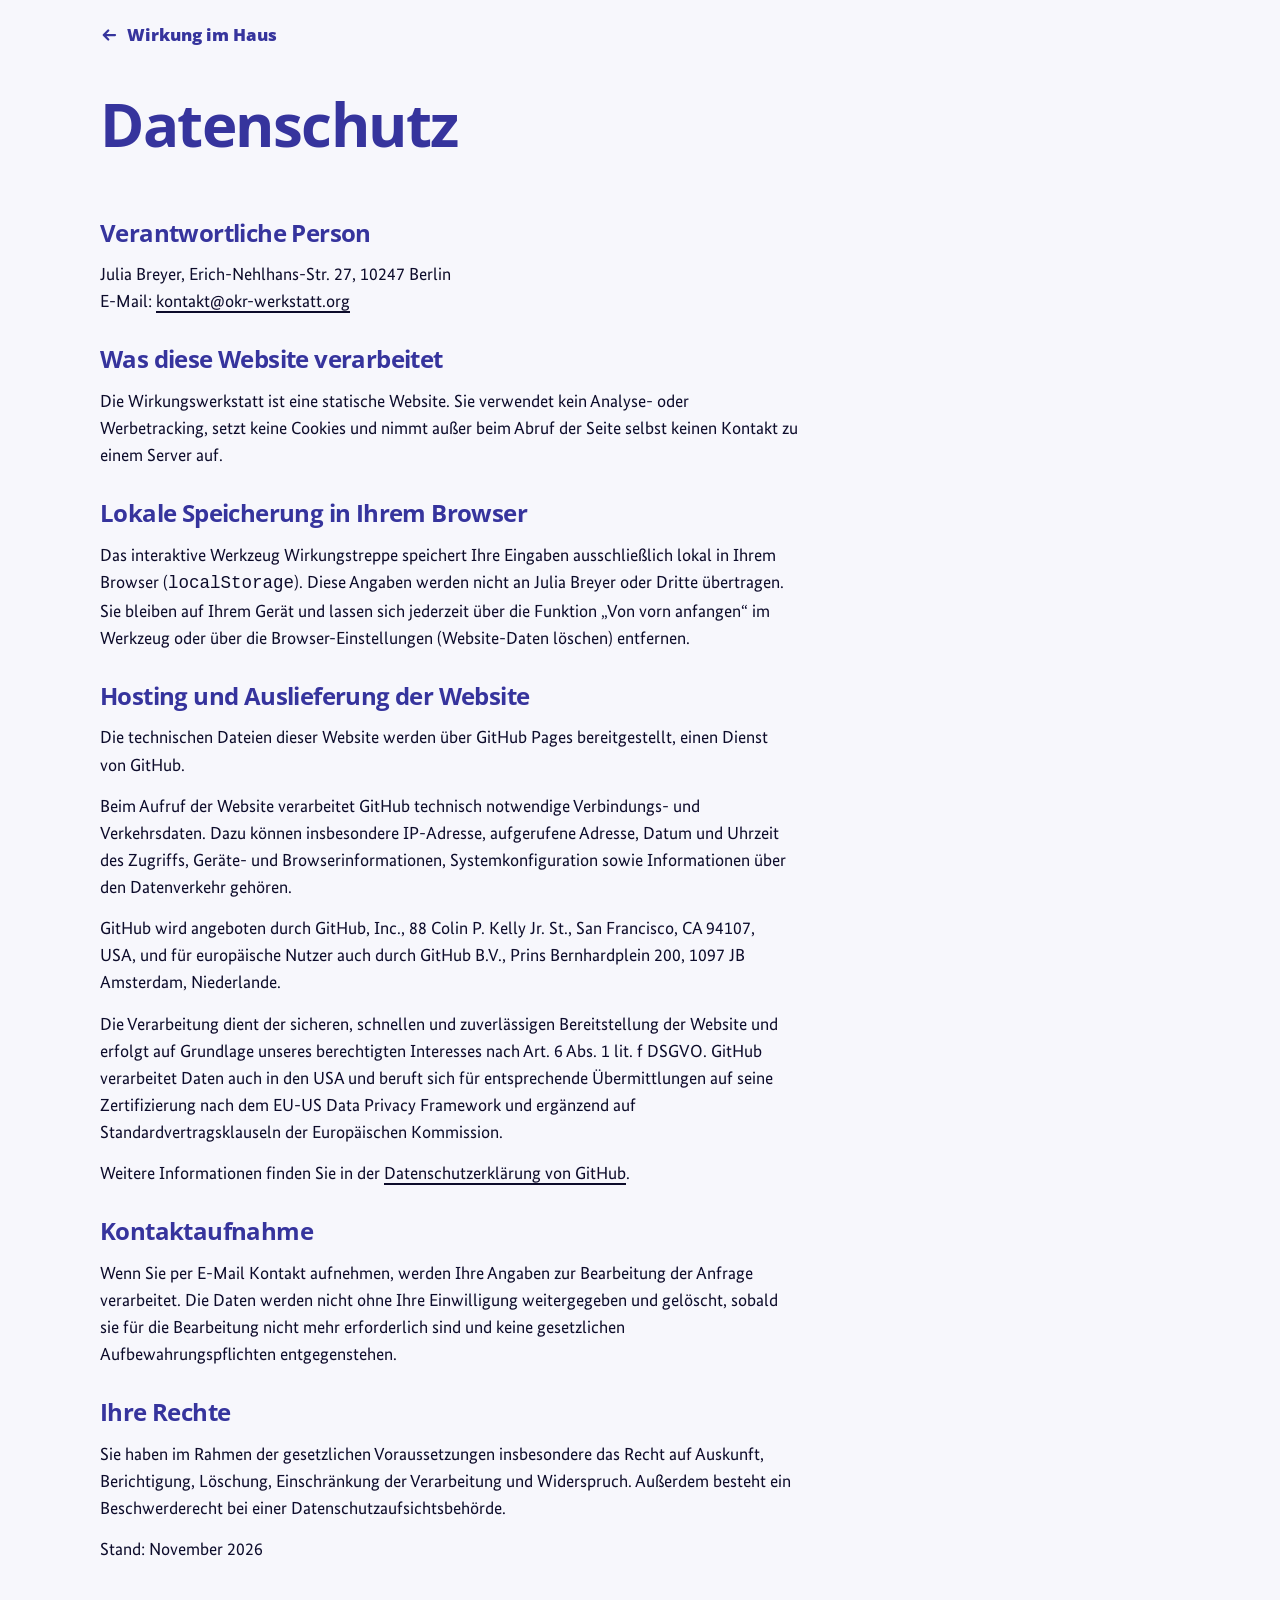
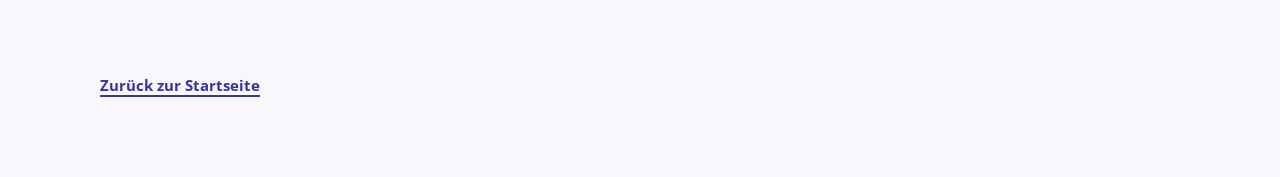
==== commit 1cc47130: "Stand 19.11.2026" ====
--- a/datenschutz.html
+++ b/datenschutz.html
@@ -34,11 +34,11 @@
       <p class="absatz">Das interaktive Werkzeug Wirkungstreppe speichert Ihre Eingaben ausschließlich lokal in Ihrem Browser (<code>localStorage</code>). Diese Angaben werden nicht an Julia Breyer oder Dritte übertragen. Sie bleiben auf Ihrem Gerät und lassen sich jederzeit über die Funktion „Von vorn anfangen“ im Werkzeug oder über die Browser-Einstellungen (Website-Daten löschen) entfernen.</p>
 
       <h2>Hosting und Auslieferung der Website</h2>
-      <p class="absatz">Die technischen Dateien dieser Website werden über GitHub Pages bereitgestellt, einen Dienst von GitHub. Der Website ist Cloudflare vorgeschaltet. Cloudflare übernimmt unter anderem die Domainauflösung sowie die sichere und beschleunigte Auslieferung der Inhalte.</p>
-      <p class="absatz">Beim Aufruf der Website verarbeiten GitHub und Cloudflare technisch notwendige Verbindungs- und Verkehrsdaten. Dazu können insbesondere IP-Adresse, aufgerufene Adresse, Datum und Uhrzeit des Zugriffs, Geräte- und Browserinformationen, Systemkonfiguration sowie Informationen über den Datenverkehr gehören.</p>
-      <p class="absatz">GitHub wird angeboten durch GitHub, Inc., 88 Colin P. Kelly Jr. St., San Francisco, CA 94107, USA, und für europäische Nutzer auch durch GitHub B.V., Prins Bernhardplein 200, 1097 JB Amsterdam, Niederlande. Cloudflare wird angeboten durch Cloudflare, Inc., 101 Townsend St., San Francisco, CA 94107, USA.</p>
-      <p class="absatz">Die Verarbeitung dient der sicheren, schnellen und zuverlässigen Bereitstellung der Website und erfolgt auf Grundlage unseres berechtigten Interesses nach Art. 6 Abs. 1 lit. f DSGVO. GitHub und Cloudflare verarbeiten Daten auch in den USA. Beide Unternehmen berufen sich für entsprechende Übermittlungen auf ihre Zertifizierung nach dem EU-US Data Privacy Framework und ergänzend auf Standardvertragsklauseln der Europäischen Kommission.</p>
-      <p class="absatz">Weitere Informationen finden Sie in der <a href="https://docs.github.com/de/site-policy/privacy-policies/github-general-privacy-statement" target="_blank" rel="noopener">Datenschutzerklärung von GitHub</a>, der <a href="https://www.cloudflare.com/privacypolicy/" target="_blank" rel="noopener">Datenschutzerklärung von Cloudflare</a> und den <a href="https://www.cloudflare.com/trust-hub/gdpr/" target="_blank" rel="noopener">Cloudflare-Informationen zur DSGVO</a>.</p>
+      <p class="absatz">Die technischen Dateien dieser Website werden über GitHub Pages bereitgestellt, einen Dienst von GitHub.</p>
+      <p class="absatz">Beim Aufruf der Website verarbeitet GitHub technisch notwendige Verbindungs- und Verkehrsdaten. Dazu können insbesondere IP-Adresse, aufgerufene Adresse, Datum und Uhrzeit des Zugriffs, Geräte- und Browserinformationen, Systemkonfiguration sowie Informationen über den Datenverkehr gehören.</p>
+      <p class="absatz">GitHub wird angeboten durch GitHub, Inc., 88 Colin P. Kelly Jr. St., San Francisco, CA 94107, USA, und für europäische Nutzer auch durch GitHub B.V., Prins Bernhardplein 200, 1097 JB Amsterdam, Niederlande.</p>
+      <p class="absatz">Die Verarbeitung dient der sicheren, schnellen und zuverlässigen Bereitstellung der Website und erfolgt auf Grundlage unseres berechtigten Interesses nach Art. 6 Abs. 1 lit. f DSGVO. GitHub verarbeitet Daten auch in den USA und beruft sich für entsprechende Übermittlungen auf seine Zertifizierung nach dem EU-US Data Privacy Framework und ergänzend auf Standardvertragsklauseln der Europäischen Kommission.</p>
+      <p class="absatz">Weitere Informationen finden Sie in der <a href="https://docs.github.com/de/site-policy/privacy-policies/github-general-privacy-statement" target="_blank" rel="noopener">Datenschutzerklärung von GitHub</a>.</p>
 
       <h2>Kontaktaufnahme</h2>
       <p class="absatz">Wenn Sie per E-Mail Kontakt aufnehmen, werden Ihre Angaben zur Bearbeitung der Anfrage verarbeitet. Die Daten werden nicht ohne Ihre Einwilligung weitergegeben und gelöscht, sobald sie für die Bearbeitung nicht mehr erforderlich sind und keine gesetzlichen Aufbewahrungspflichten entgegenstehen.</p>
